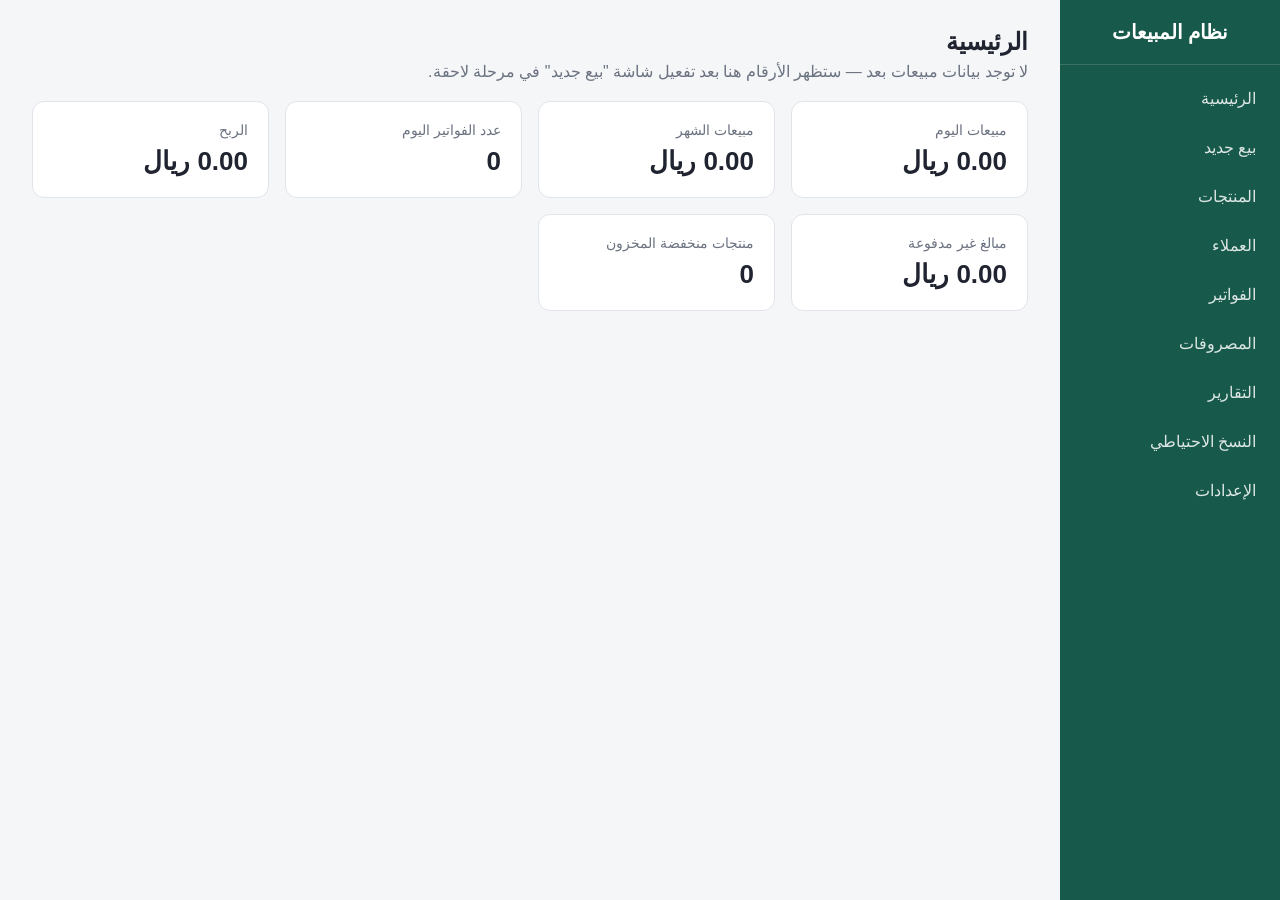
==== SalesInventorySystem/index.html @ a8c31798 "Add Phase 1 of Sales & Inventory System: shell, DB layer, Settings Sets up the Arabic/RTL single-pag" ====
<!DOCTYPE html>
<html lang="ar" dir="rtl">
<head>
  <meta charset="UTF-8">
  <meta name="viewport" content="width=device-width, initial-scale=1.0">
  <title>نظام المبيعات</title>
  <link rel="stylesheet" href="css/style.css">
</head>
<body>
  <div class="app-shell">
    <aside class="sidebar">
      <div class="sidebar-title">نظام المبيعات</div>
      <nav class="nav-list">
        <button type="button" class="nav-item nav-item-active" data-screen="dashboard">الرئيسية</button>
        <button type="button" class="nav-item" data-screen="new-sale">بيع جديد</button>
        <button type="button" class="nav-item" data-screen="products">المنتجات</button>
        <button type="button" class="nav-item" data-screen="customers">العملاء</button>
        <button type="button" class="nav-item" data-screen="invoices">الفواتير</button>
        <button type="button" class="nav-item" data-screen="expenses">المصروفات</button>
        <button type="button" class="nav-item" data-screen="reports">التقارير</button>
        <button type="button" class="nav-item" data-screen="backup">النسخ الاحتياطي</button>
        <button type="button" class="nav-item" data-screen="settings">الإعدادات</button>
      </nav>
    </aside>

    <main class="content">
      <section id="screen-dashboard" class="screen screen-active"></section>
      <section id="screen-new-sale" class="screen"></section>
      <section id="screen-products" class="screen"></section>
      <section id="screen-customers" class="screen"></section>
      <section id="screen-invoices" class="screen"></section>
      <section id="screen-expenses" class="screen"></section>
      <section id="screen-reports" class="screen"></section>
      <section id="screen-backup" class="screen"></section>
      <section id="screen-settings" class="screen"></section>
    </main>
  </div>

  <div id="toast-container" class="toast-container"></div>
  <div id="modal-overlay" class="modal-overlay"></div>

  <script src="js/db.js"></script>
  <script src="js/utils.js"></script>
  <script src="js/ui.js"></script>
  <script src="js/settings.js"></script>
  <script src="js/app.js"></script>
</body>
</html>
---- SalesInventorySystem/css/style.css ----
/* style.css — RTL Arabic UI for the Sales & Inventory System.
   Kept intentionally simple and high-contrast for a non-technical user. */

:root {
  --color-bg: #f5f6f8;
  --color-surface: #ffffff;
  --color-border: #e1e4e8;
  --color-text: #1f2430;
  --color-text-muted: #6b7280;
  --color-primary: #1e6f5c;
  --color-primary-dark: #17594a;
  --color-danger: #c0392b;
  --color-danger-dark: #a93226;
  --color-success: #1e6f5c;
  --sidebar-width: 220px;
}

* {
  box-sizing: border-box;
}

html, body {
  height: 100%;
}

body {
  margin: 0;
  font-family: 'Segoe UI', Tahoma, Arial, sans-serif;
  background: var(--color-bg);
  color: var(--color-text);
  direction: rtl;
}

.app-shell {
  display: flex;
  min-height: 100vh;
}

/* --- Sidebar navigation --- */

.sidebar {
  width: var(--sidebar-width);
  flex-shrink: 0;
  background: var(--color-primary-dark);
  color: #fff;
  display: flex;
  flex-direction: column;
  padding: 20px 0;
}

.sidebar-title {
  font-size: 20px;
  font-weight: 700;
  text-align: center;
  padding: 0 16px 20px;
  border-bottom: 1px solid rgba(255, 255, 255, 0.15);
  margin-bottom: 10px;
}

.nav-list {
  display: flex;
  flex-direction: column;
  gap: 2px;
}

.nav-item {
  appearance: none;
  border: none;
  background: transparent;
  color: rgba(255, 255, 255, 0.85);
  font-size: 16px;
  text-align: right;
  padding: 14px 20px;
  cursor: pointer;
  border-right: 4px solid transparent;
}

.nav-item:hover {
  background: rgba(255, 255, 255, 0.08);
}

.nav-item-active {
  background: rgba(255, 255, 255, 0.14);
  border-right-color: #ffffff;
  color: #fff;
  font-weight: 600;
}

/* --- Main content --- */

.content {
  flex: 1;
  padding: 28px 32px;
  overflow-y: auto;
}

.screen {
  display: none;
}

.screen-active {
  display: block;
}

.screen-title {
  margin: 0 0 6px;
  font-size: 24px;
}

.screen-hint {
  color: var(--color-text-muted);
  margin: 0 0 20px;
}

.placeholder-box {
  background: var(--color-surface);
  border: 1px dashed var(--color-border);
  border-radius: 10px;
  padding: 40px;
  text-align: center;
  color: var(--color-text-muted);
  font-size: 16px;
}

/* --- Dashboard --- */

.dashboard-grid {
  display: grid;
  grid-template-columns: repeat(auto-fit, minmax(200px, 1fr));
  gap: 16px;
}

.stat-card {
  background: var(--color-surface);
  border: 1px solid var(--color-border);
  border-radius: 12px;
  padding: 20px;
  display: flex;
  flex-direction: column;
  gap: 8px;
}

.stat-label {
  color: var(--color-text-muted);
  font-size: 14px;
}

.stat-value {
  font-size: 26px;
  font-weight: 700;
}

/* --- Forms --- */

.form-grid {
  display: flex;
  flex-direction: column;
  gap: 20px;
  max-width: 720px;
}

.form-section {
  background: var(--color-surface);
  border: 1px solid var(--color-border);
  border-radius: 12px;
  padding: 18px 20px;
  display: grid;
  grid-template-columns: repeat(auto-fit, minmax(220px, 1fr));
  gap: 16px;
}

.form-section legend {
  font-weight: 700;
  padding: 0 6px;
}

.form-field {
  display: flex;
  flex-direction: column;
  gap: 6px;
  font-size: 14px;
  color: var(--color-text-muted);
}

.form-field-wide {
  grid-column: 1 / -1;
}

.form-field input,
.form-field select,
.form-field textarea {
  font-family: inherit;
  font-size: 16px;
  padding: 10px 12px;
  border: 1px solid var(--color-border);
  border-radius: 8px;
  color: var(--color-text);
  background: #fff;
}

.form-field input:focus,
.form-field select:focus,
.form-field textarea:focus {
  outline: 2px solid var(--color-primary);
  outline-offset: 1px;
}

.form-actions {
  display: flex;
  justify-content: flex-start;
}

/* --- Buttons --- */

.btn {
  font-family: inherit;
  font-size: 16px;
  font-weight: 600;
  border: none;
  border-radius: 8px;
  padding: 10px 18px;
  cursor: pointer;
}

.btn-large {
  padding: 16px 28px;
  font-size: 18px;
}

.btn-primary {
  background: var(--color-primary);
  color: #fff;
}

.btn-primary:hover {
  background: var(--color-primary-dark);
}

.btn-secondary {
  background: #eef0f2;
  color: var(--color-text);
}

.btn-danger {
  background: var(--color-danger);
  color: #fff;
}

.btn-danger:hover {
  background: var(--color-danger-dark);
}

.btn:disabled {
  opacity: 0.6;
  cursor: not-allowed;
}

/* --- Toasts --- */

.toast-container {
  position: fixed;
  top: 20px;
  left: 20px;
  display: flex;
  flex-direction: column;
  gap: 10px;
  z-index: 1000;
}

.toast {
  min-width: 240px;
  max-width: 360px;
  padding: 14px 18px;
  border-radius: 8px;
  color: #fff;
  font-size: 15px;
  box-shadow: 0 4px 14px rgba(0, 0, 0, 0.15);
  opacity: 0;
  transform: translateY(-8px);
  transition: opacity 0.3s ease, transform 0.3s ease;
}

.toast-visible {
  opacity: 1;
  transform: translateY(0);
}

.toast-success {
  background: var(--color-success);
}

.toast-error {
  background: var(--color-danger);
}

.toast-info {
  background: #35424f;
}

/* --- Modal --- */

.modal-overlay {
  position: fixed;
  inset: 0;
  background: rgba(0, 0, 0, 0.45);
  display: none;
  align-items: center;
  justify-content: center;
  z-index: 1100;
}

.modal-overlay-visible {
  display: flex;
}

.modal {
  background: #fff;
  border-radius: 12px;
  padding: 24px;
  max-width: 420px;
  width: 90%;
  box-shadow: 0 10px 30px rgba(0, 0, 0, 0.2);
}

.modal-title {
  margin: 0 0 10px;
}

.modal-message {
  margin: 0 0 20px;
  color: var(--color-text-muted);
}

.modal-actions {
  display: flex;
  justify-content: flex-start;
  gap: 10px;
}

/* --- Fatal error screen --- */

.fatal-error {
  padding: 60px 40px;
  text-align: center;
}
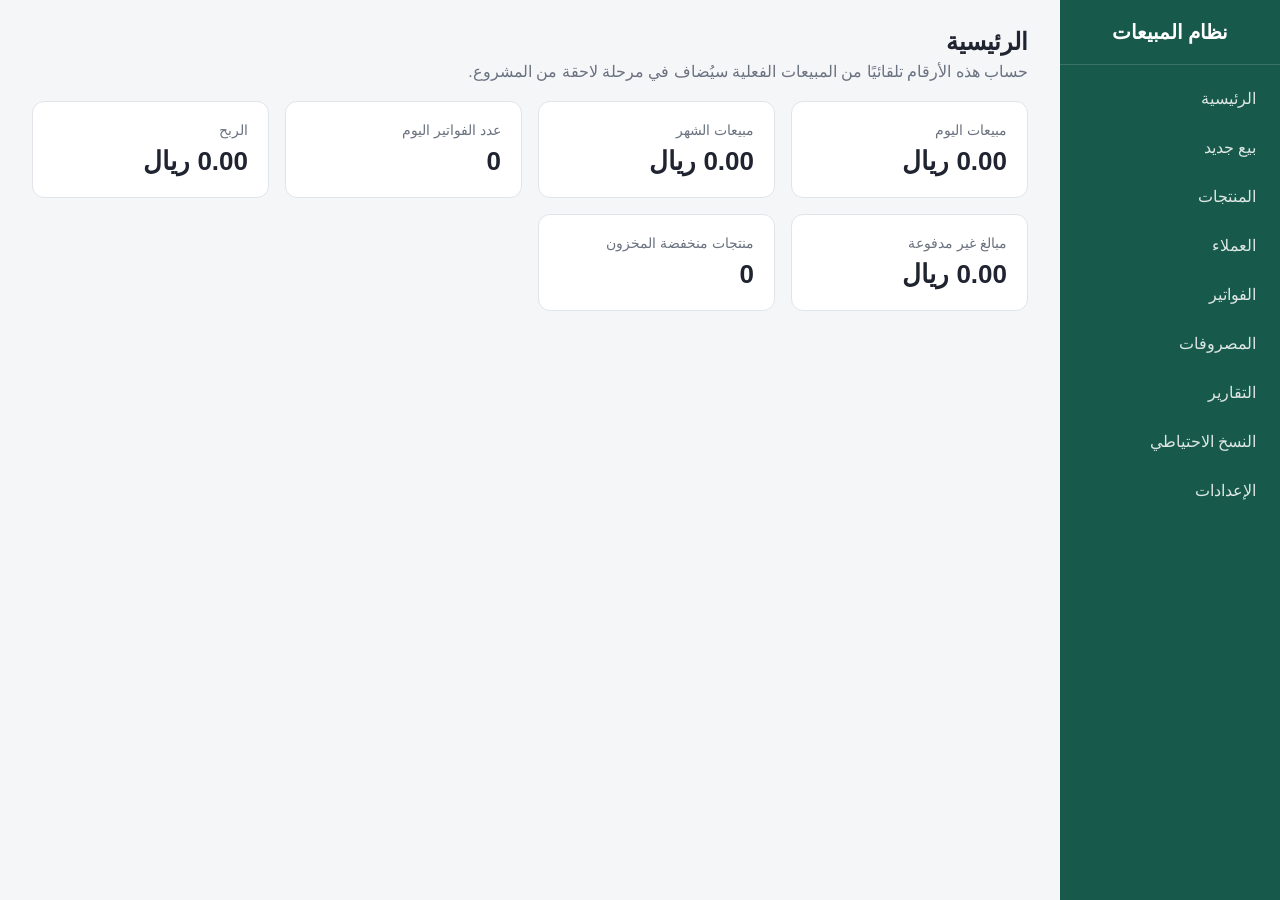
==== commit e4804995: "Add Phase 3 of Sales & Inventory System: New Sale screen + calculations Implements "بيع جديد": pick " ====
--- a/SalesInventorySystem/index.html
+++ b/SalesInventorySystem/index.html
@@ -38,11 +38,17 @@
 
   <div id="toast-container" class="toast-container"></div>
   <div id="modal-overlay" class="modal-overlay"></div>
+  <div id="print-area"></div>
 
+  <script src="lib/xlsx.full.min.js"></script>
   <script src="js/db.js"></script>
   <script src="js/utils.js"></script>
   <script src="js/ui.js"></script>
+  <script src="js/excel.js"></script>
   <script src="js/settings.js"></script>
+  <script src="js/products.js"></script>
+  <script src="js/invoices.js"></script>
+  <script src="js/sales.js"></script>
   <script src="js/app.js"></script>
 </body>
 </html>
--- a/SalesInventorySystem/css/style.css
+++ b/SalesInventorySystem/css/style.css
@@ -319,7 +319,13 @@
   padding: 24px;
   max-width: 420px;
   width: 90%;
+  max-height: 88vh;
+  overflow-y: auto;
   box-shadow: 0 10px 30px rgba(0, 0, 0, 0.2);
+}
+
+.modal-wide {
+  max-width: 760px;
 }
 
 .modal-title {
@@ -335,6 +341,321 @@
   display: flex;
   justify-content: flex-start;
   gap: 10px;
+}
+
+/* --- Toolbar --- */
+
+.toolbar {
+  display: flex;
+  align-items: center;
+  gap: 10px;
+  flex-wrap: wrap;
+  margin-bottom: 18px;
+}
+
+.toolbar-search {
+  min-width: 240px;
+  font-size: 15px;
+  padding: 9px 12px;
+  border: 1px solid var(--color-border);
+  border-radius: 8px;
+}
+
+.toolbar-select {
+  font-size: 15px;
+  padding: 9px 12px;
+  border: 1px solid var(--color-border);
+  border-radius: 8px;
+  background: #fff;
+}
+
+.toolbar-spacer {
+  flex: 1;
+}
+
+/* --- Data table --- */
+
+.table-wrap {
+  background: var(--color-surface);
+  border: 1px solid var(--color-border);
+  border-radius: 12px;
+  overflow-x: auto;
+}
+
+.data-table {
+  width: 100%;
+  border-collapse: collapse;
+  font-size: 14px;
+}
+
+.data-table th,
+.data-table td {
+  text-align: right;
+  padding: 12px 14px;
+  border-bottom: 1px solid var(--color-border);
+  white-space: nowrap;
+}
+
+.data-table th {
+  color: var(--color-text-muted);
+  font-weight: 600;
+  background: #fafbfc;
+}
+
+.data-table tbody tr:last-child td {
+  border-bottom: none;
+}
+
+.table-empty-message {
+  padding: 30px;
+  text-align: center;
+  color: var(--color-text-muted);
+}
+
+.table-actions {
+  display: flex;
+  gap: 10px;
+  flex-wrap: wrap;
+}
+
+.modal-table-scroll {
+  max-height: 40vh;
+  overflow-y: auto;
+}
+
+/* --- Badges & links --- */
+
+.badge {
+  display: inline-block;
+  font-size: 12px;
+  font-weight: 600;
+  padding: 3px 8px;
+  border-radius: 999px;
+  margin-inline-start: 6px;
+}
+
+.badge-success {
+  background: #e3f3ee;
+  color: var(--color-success);
+}
+
+.badge-muted {
+  background: #eef0f2;
+  color: var(--color-text-muted);
+}
+
+.badge-warning {
+  background: #fdecea;
+  color: var(--color-danger);
+}
+
+.link-btn {
+  background: none;
+  border: none;
+  padding: 0;
+  color: var(--color-primary);
+  font-size: 14px;
+  cursor: pointer;
+  text-decoration: underline;
+}
+
+.link-btn-danger {
+  color: var(--color-danger);
+}
+
+.text-danger {
+  color: var(--color-danger);
+}
+
+.text-success {
+  color: var(--color-success);
+}
+
+.field-hint {
+  font-size: 13px;
+  color: var(--color-text-muted);
+  margin: -6px 0 0;
+}
+
+.form-checkbox {
+  flex-direction: row-reverse;
+  align-items: center;
+  justify-content: flex-end;
+  gap: 8px;
+}
+
+.form-errors {
+  background: #fdecea;
+  color: var(--color-danger);
+  border-radius: 8px;
+  padding: 12px 16px;
+  margin-bottom: 14px;
+}
+
+.form-errors ul {
+  margin: 0;
+  padding-inline-start: 18px;
+}
+
+/* --- New Sale screen --- */
+
+.sale-layout {
+  display: grid;
+  grid-template-columns: 340px 1fr;
+  gap: 20px;
+  align-items: start;
+}
+
+@media (max-width: 900px) {
+  .sale-layout {
+    grid-template-columns: 1fr;
+  }
+}
+
+.sale-add-panel,
+.sale-cart-panel {
+  background: var(--color-surface);
+  border: 1px solid var(--color-border);
+  border-radius: 12px;
+  padding: 18px 20px;
+  display: flex;
+  flex-direction: column;
+  gap: 14px;
+}
+
+.panel-title {
+  margin: 0;
+  font-size: 17px;
+}
+
+.sale-type-toggle {
+  display: flex;
+  gap: 8px;
+}
+
+.sale-type-btn {
+  flex: 1;
+  padding: 14px;
+  font-size: 17px;
+  font-weight: 700;
+  border: 2px solid var(--color-border);
+  border-radius: 10px;
+  background: #fff;
+  color: var(--color-text);
+  cursor: pointer;
+}
+
+.sale-type-btn-active {
+  border-color: var(--color-primary);
+  background: var(--color-primary);
+  color: #fff;
+}
+
+.sale-line-info {
+  display: flex;
+  justify-content: space-between;
+  font-size: 15px;
+  color: var(--color-text-muted);
+}
+
+.sale-summary {
+  background: #fafbfc;
+  border: 1px solid var(--color-border);
+  border-radius: 10px;
+  padding: 14px 18px;
+  display: flex;
+  flex-direction: column;
+  gap: 8px;
+}
+
+.sale-summary-row {
+  display: flex;
+  justify-content: space-between;
+  font-size: 15px;
+}
+
+.sale-summary-total {
+  border-top: 1px dashed var(--color-border);
+  padding-top: 8px;
+  font-size: 20px;
+  font-weight: 700;
+}
+
+.btn-complete-sale {
+  width: 100%;
+}
+
+.sale-success {
+  max-width: 480px;
+  text-align: center;
+  margin: 40px auto;
+}
+
+/* --- Printable receipt --- */
+
+#print-area {
+  display: none;
+}
+
+.receipt {
+  font-family: 'Segoe UI', Tahoma, Arial, sans-serif;
+  direction: rtl;
+}
+
+.receipt h2 {
+  margin: 0 0 4px;
+}
+
+.receipt-table {
+  width: 100%;
+  border-collapse: collapse;
+  margin: 14px 0;
+}
+
+.receipt-table th,
+.receipt-table td {
+  border: 1px solid #ccc;
+  padding: 6px 10px;
+  text-align: right;
+  font-size: 13px;
+}
+
+.receipt-totals {
+  display: flex;
+  flex-direction: column;
+  gap: 4px;
+  max-width: 320px;
+}
+
+.receipt-totals > div {
+  display: flex;
+  justify-content: space-between;
+  font-size: 14px;
+}
+
+.receipt-grand-total {
+  border-top: 1px solid #333;
+  padding-top: 4px;
+  font-weight: 700;
+  font-size: 16px;
+}
+
+@media print {
+  body * {
+    visibility: hidden;
+  }
+  #print-area,
+  #print-area * {
+    visibility: visible;
+  }
+  #print-area {
+    display: block;
+    position: absolute;
+    top: 0;
+    right: 0;
+    width: 100%;
+    padding: 20px;
+  }
 }
 
 /* --- Fatal error screen --- */
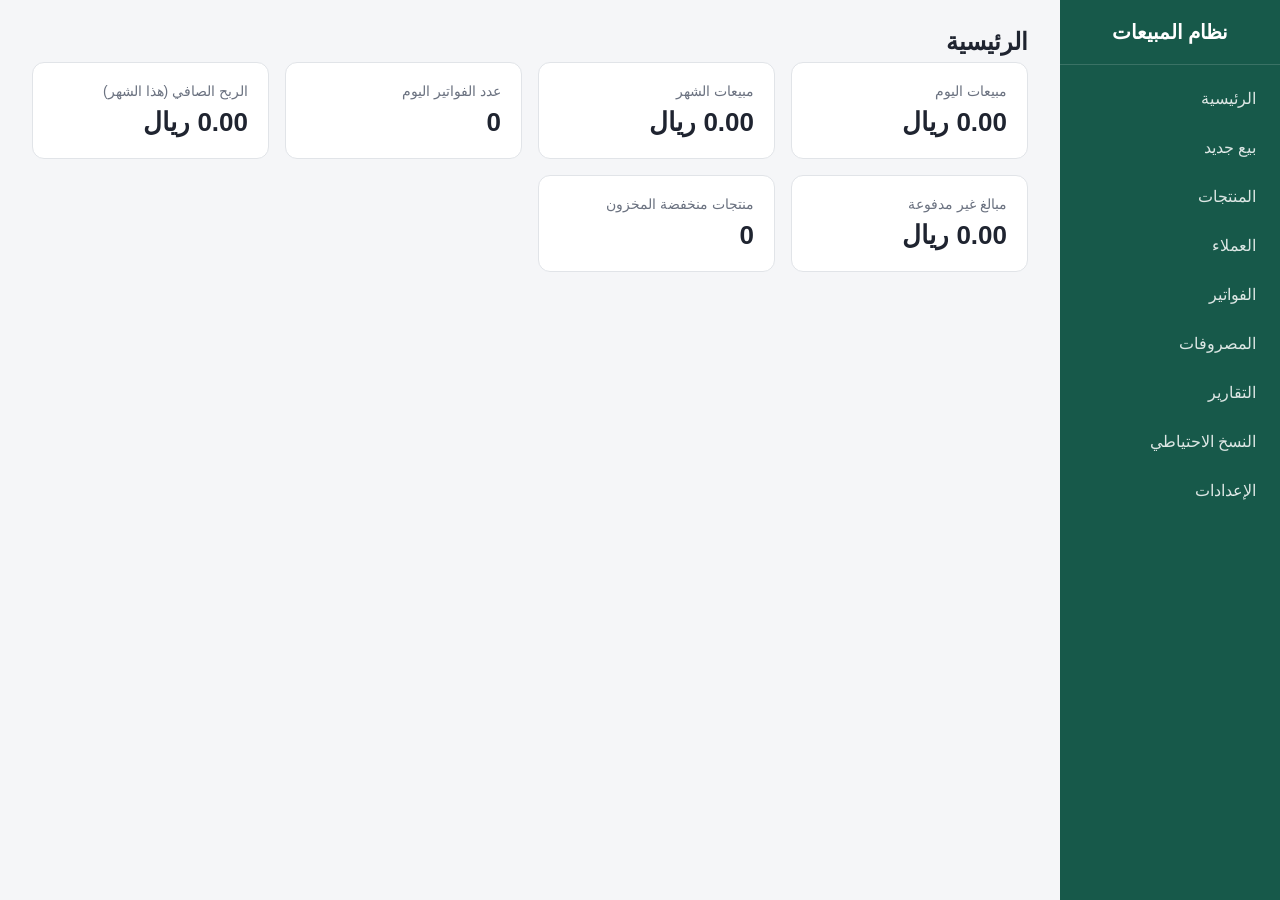
==== commit 0ed324a5: "Add Phase 6 of Sales & Inventory System: Expenses + Profit Implements the "المصروفات" screen: add/ed" ====
--- a/SalesInventorySystem/index.html
+++ b/SalesInventorySystem/index.html
@@ -47,7 +47,9 @@
   <script src="js/excel.js"></script>
   <script src="js/settings.js"></script>
   <script src="js/products.js"></script>
+  <script src="js/customers.js"></script>
   <script src="js/invoices.js"></script>
+  <script src="js/expenses.js"></script>
   <script src="js/sales.js"></script>
   <script src="js/app.js"></script>
 </body>
--- a/SalesInventorySystem/css/style.css
+++ b/SalesInventorySystem/css/style.css
@@ -371,6 +371,65 @@
 
 .toolbar-spacer {
   flex: 1;
+}
+
+.toolbar-inline {
+  display: flex;
+  align-items: center;
+  gap: 6px;
+  font-size: 14px;
+  color: var(--color-text-muted);
+}
+
+.toolbar-inline input[type="date"] {
+  padding: 8px 10px;
+  border: 1px solid var(--color-border);
+  border-radius: 8px;
+  font-family: inherit;
+}
+
+.profit-summary-title {
+  margin-top: 26px;
+}
+
+.profit-summary {
+  background: var(--color-surface);
+  border: 1px solid var(--color-border);
+  border-radius: 12px;
+  padding: 16px 20px;
+  display: flex;
+  flex-direction: column;
+  gap: 8px;
+  max-width: 480px;
+}
+
+.profit-summary-row {
+  display: flex;
+  justify-content: space-between;
+  font-size: 15px;
+}
+
+.profit-summary-highlight {
+  border-top: 1px dashed var(--color-border);
+  padding-top: 8px;
+  font-weight: 600;
+}
+
+.profit-summary-total {
+  border-top: 1px solid var(--color-border);
+  padding-top: 8px;
+  font-size: 18px;
+  font-weight: 700;
+  color: var(--color-primary);
+}
+
+.invoice-detail-preview {
+  max-height: 60vh;
+  overflow-y: auto;
+  border: 1px solid var(--color-border);
+  border-radius: 8px;
+  padding: 16px;
+  margin-bottom: 16px;
 }
 
 /* --- Data table --- */
